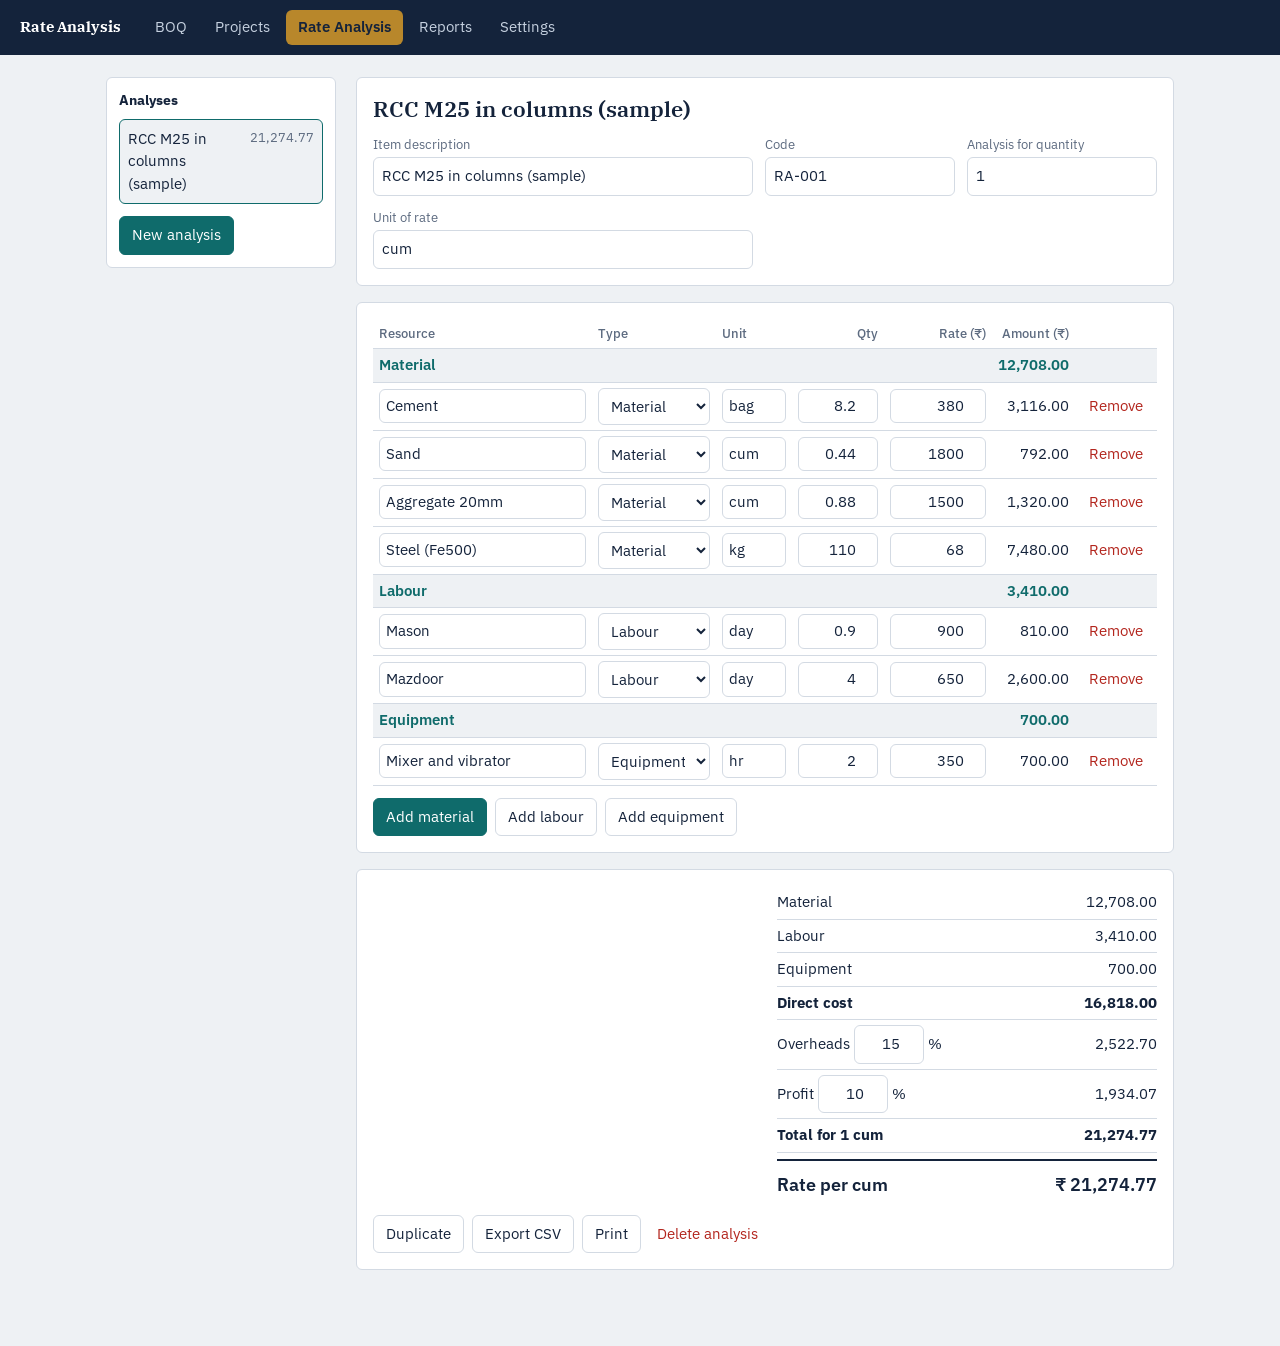
==== rate-analysis.html @ 4acb5ed0 "Add files via upload" ====
<!DOCTYPE html>
<html lang="en">
<head>
<meta charset="utf-8">
<meta name="viewport" content="width=device-width, initial-scale=1">
<title>Rate Analysis</title>
<link rel="stylesheet" href="https://fonts.googleapis.com/css2?family=IBM+Plex+Sans:wght@400;500;600&family=IBM+Plex+Serif:wght@600&display=swap">
<style>
:root{--bg:#eef1f4;--panel:#fff;--ink:#14233b;--mute:#5d6b80;--line:#d3dae3;--acc:#0f6b6b;--brass:#b8872b;--danger:#b3261e;--r:6px}
@media (prefers-color-scheme:dark){:root:not([data-theme=light]){--bg:#0f1824;--panel:#172335;--ink:#e6ecf4;--mute:#93a1b5;--line:#2a3a52;--acc:#4fc3c3;--brass:#e0b457;--danger:#ff8a80}}
*{box-sizing:border-box}
html,body{margin:0}
body{background:var(--bg);color:var(--ink);font:15px/1.5 "IBM Plex Sans",system-ui,Arial,sans-serif}
nav{display:flex;gap:4px;flex-wrap:wrap;align-items:center;background:var(--ink);padding:10px 20px}
nav b{font-family:"IBM Plex Serif",Georgia,serif;color:#fff;margin-right:18px}
nav a{color:#c5d0df;text-decoration:none;padding:6px 12px;border-radius:var(--r)}
nav a:hover{background:#ffffff1f}
nav a.on{background:var(--brass);color:#14233b;font-weight:600}
main{max-width:1100px;margin:0 auto;padding:22px 16px 60px;display:grid;grid-template-columns:230px 1fr;gap:20px}
@media(max-width:800px){main{grid-template-columns:1fr}}
h1{font:600 22px "IBM Plex Serif",Georgia,serif;margin:0 0 4px}
aside,.card{background:var(--panel);border:1px solid var(--line);border-radius:var(--r)}
aside{padding:12px;align-self:start}
aside h2{font-size:14px;margin:0 0 8px}
.li{display:flex;justify-content:space-between;gap:8px;padding:8px;border-radius:var(--r);cursor:pointer;border:1px solid transparent}
.li:hover{background:var(--bg)}
.li.on{border-color:var(--acc);background:var(--bg)}
.li small{color:var(--mute);white-space:nowrap}
.card{padding:16px;margin-bottom:16px}
label{font-size:13px;color:var(--mute);display:block;margin-bottom:3px}
input,select{width:100%;font:inherit;color:var(--ink);background:var(--panel);border:1px solid var(--line);border-radius:var(--r);padding:7px 8px}
input:focus-visible,select:focus-visible,button:focus-visible{outline:2px solid var(--acc);outline-offset:1px}
.g{display:grid;grid-template-columns:2fr 1fr 1fr;gap:12px}
@media(max-width:600px){.g{grid-template-columns:1fr}}
.tw{overflow-x:auto}
table{width:100%;border-collapse:collapse;min-width:640px}
th,td{padding:5px 6px;border-bottom:1px solid var(--line);text-align:left}
th{font-size:13px;color:var(--mute);font-weight:500}
td.n,th.n{text-align:right}
td input{padding:5px 6px}
td input.n{text-align:right}
tr.cat td{background:var(--bg);font-weight:600;color:var(--acc)}
.amt{text-align:right;font-variant-numeric:tabular-nums;white-space:nowrap}
button{font:inherit;cursor:pointer;border-radius:var(--r);border:1px solid var(--line);background:var(--panel);color:var(--ink);padding:7px 12px}
button.p{background:var(--acc);border-color:var(--acc);color:#fff}
@media(prefers-color-scheme:dark){:root:not([data-theme=light]) button.p{color:#0f1824}}
button.x{border:0;background:none;color:var(--danger);padding:4px 8px}
.bar{display:flex;gap:8px;flex-wrap:wrap;margin-top:12px}
.sum{max-width:380px;margin-left:auto}
.sum div{display:flex;justify-content:space-between;align-items:center;padding:5px 0;border-bottom:1px solid var(--line)}
.sum input{width:70px;text-align:right}
.sum .tot{border:0;border-top:2px solid var(--ink);margin-top:6px;padding-top:10px;font-size:18px;font-weight:600}
.empty{color:var(--mute);padding:20px;text-align:center}
@media print{nav,aside,.bar,button.x{display:none}main{display:block}body{background:#fff;color:#000}}
</style>
</head>
<body>
<nav>
  <b>Rate Analysis</b>
  <a href="boq.html">BOQ</a>
  <a href="projects.html">Projects</a>
  <a href="rate-analysis.html" class="on" aria-current="page">Rate Analysis</a>
  <a href="reports.html">Reports</a>
  <a href="settings.html">Settings</a>
</nav>

<main>
  <aside>
    <h2>Analyses</h2>
    <div id="list"></div>
    <div class="bar"><button class="p" id="add">New analysis</button></div>
  </aside>

  <section id="work"></section>
</main>

<script>
/* Storage key. If your Vercel app already has a database or API, replace load()/save() below. */
var KEY = "rateAnalysis.v1";
var CATS = ["Material", "Labour", "Equipment"];
var S = { items: [], cur: null };

function uid(){ return "r" + Math.random().toString(36).slice(2, 9); }
function num(v){ var n = parseFloat(v); return isNaN(n) ? 0 : n; }
function money(v){ return (Math.round(v * 100) / 100).toLocaleString("en-IN", {minimumFractionDigits: 2, maximumFractionDigits: 2}); }
function esc(s){ return String(s == null ? "" : s).replace(/[&<>"]/g, function(c){ return {"&":"&amp;","<":"&lt;",">":"&gt;",'"':"&quot;"}[c]; }); }

function load(){
  try { var d = JSON.parse(localStorage.getItem(KEY)); if (d && d.items) S = d; } catch(e){}
  if (!S.items.length) { S.items = [sample()]; S.cur = S.items[0].id; }
  if (!S.items.some(function(i){ return i.id === S.cur; })) S.cur = S.items[0].id;
}
function save(){ try { localStorage.setItem(KEY, JSON.stringify(S)); } catch(e){} }

function blank(){
  return { id: uid(), code: "", name: "New analysis", unit: "cum", output: 1, oh: 15, profit: 10, lines: [] };
}
function sample(){
  var L = function(c, d, u, q, r){ return { id: uid(), cat: c, desc: d, unit: u, qty: q, rate: r }; };
  return { id: uid(), code: "RA-001", name: "RCC M25 in columns (sample)", unit: "cum", output: 1, oh: 15, profit: 10, lines: [
    L("Material", "Cement", "bag", 8.2, 380), L("Material", "Sand", "cum", 0.44, 1800),
    L("Material", "Aggregate 20mm", "cum", 0.88, 1500), L("Material", "Steel (Fe500)", "kg", 110, 68),
    L("Labour", "Mason", "day", 0.9, 900), L("Labour", "Mazdoor", "day", 4, 650),
    L("Equipment", "Mixer and vibrator", "hr", 2, 350)
  ]};
}
function cur(){ return S.items.filter(function(i){ return i.id === S.cur; })[0]; }

function calc(a){
  var by = {}, direct = 0;
  CATS.forEach(function(c){ by[c] = 0; });
  a.lines.forEach(function(l){ var v = num(l.qty) * num(l.rate); by[l.cat] = (by[l.cat] || 0) + v; direct += v; });
  var oh = direct * num(a.oh) / 100, pr = (direct + oh) * num(a.profit) / 100;
  var total = direct + oh + pr, out = num(a.output) || 1;
  return { by: by, direct: direct, oh: oh, pr: pr, total: total, rate: total / out };
}

function drawList(){
  var h = S.items.map(function(a){
    return '<div class="li' + (a.id === S.cur ? " on" : "") + '" data-id="' + a.id + '"><span>' + esc(a.name) + '</span><small>' + money(calc(a).rate) + '</small></div>';
  }).join("");
  document.getElementById("list").innerHTML = h;
}

function draw(){
  drawList();
  var a = cur(), c = calc(a), h = "";
  h += '<div class="card"><h1>' + esc(a.name) + '</h1>';
  h += '<div class="g" style="margin-top:12px"><div><label>Item description</label><input data-f="name" value="' + esc(a.name) + '"></div>';
  h += '<div><label>Code</label><input data-f="code" value="' + esc(a.code) + '"></div>';
  h += '<div><label>Analysis for quantity</label><input type="number" min="0" step="any" data-f="output" value="' + esc(a.output) + '"></div>';
  h += '<div><label>Unit of rate</label><input data-f="unit" value="' + esc(a.unit) + '"></div></div></div>';

  h += '<div class="card"><div class="tw"><table><thead><tr><th>Resource</th><th>Type</th><th>Unit</th><th class="n">Qty</th><th class="n">Rate (₹)</th><th class="n">Amount (₹)</th><th></th></tr></thead><tbody>';
  if (!a.lines.length) h += '<tr><td colspan="7" class="empty">No resources yet. Add materials, labour or equipment.</td></tr>';
  CATS.forEach(function(cat){
    var rows = a.lines.filter(function(l){ return l.cat === cat; });
    if (!rows.length) return;
    h += '<tr class="cat"><td colspan="5">' + cat + '</td><td class="amt">' + money(c.by[cat]) + '</td><td></td></tr>';
    rows.forEach(function(l){
      h += '<tr data-l="' + l.id + '"><td><input data-k="desc" value="' + esc(l.desc) + '"></td>';
      h += '<td><select data-k="cat">' + CATS.map(function(x){ return '<option' + (x === l.cat ? " selected" : "") + '>' + x + '</option>'; }).join("") + '</select></td>';
      h += '<td><input data-k="unit" value="' + esc(l.unit) + '" style="width:64px"></td>';
      h += '<td><input class="n" type="number" step="any" data-k="qty" value="' + esc(l.qty) + '" style="width:80px"></td>';
      h += '<td><input class="n" type="number" step="any" data-k="rate" value="' + esc(l.rate) + '" style="width:96px"></td>';
      h += '<td class="amt" data-amt>' + money(num(l.qty) * num(l.rate)) + '</td>';
      h += '<td><button class="x" data-del aria-label="Remove resource">Remove</button></td></tr>';
    });
  });
  h += '</tbody></table></div>';
  h += '<div class="bar"><button class="p" data-addline="Material">Add material</button><button data-addline="Labour">Add labour</button><button data-addline="Equipment">Add equipment</button></div></div>';

  h += '<div class="card"><div class="sum" id="sum">' + sumHtml(a, c) + '</div>';
  h += '<div class="bar"><button id="dup">Duplicate</button><button id="csv">Export CSV</button><button id="print">Print</button><button class="x" id="delA">Delete analysis</button></div></div>';
  document.getElementById("work").innerHTML = h;
}

function sumHtml(a, c){
  var s = "";
  CATS.forEach(function(k){ s += '<div><span>' + k + '</span><span>' + money(c.by[k]) + '</span></div>'; });
  s += '<div><b>Direct cost</b><b>' + money(c.direct) + '</b></div>';
  s += '<div><span>Overheads <input type="number" step="any" data-f="oh" value="' + esc(a.oh) + '" aria-label="Overheads percent"> %</span><span>' + money(c.oh) + '</span></div>';
  s += '<div><span>Profit <input type="number" step="any" data-f="profit" value="' + esc(a.profit) + '" aria-label="Profit percent"> %</span><span>' + money(c.pr) + '</span></div>';
  s += '<div><b>Total for ' + esc(a.output) + ' ' + esc(a.unit) + '</b><b>' + money(c.total) + '</b></div>';
  s += '<div class="tot"><span>Rate per ' + esc(a.unit) + '</span><span>₹ ' + money(c.rate) + '</span></div>';
  return s;
}

/* Live update without losing input focus */
function refresh(){
  var a = cur(), c = calc(a);
  var sm = document.getElementById("sum");
  var f = document.activeElement, keep = f && f.getAttribute && f.getAttribute("data-f");
  if (keep === "oh" || keep === "profit") {
    var cells = sm.querySelectorAll("div > span:last-child, div > b:last-child");
    cells; /* amounts update below */
  }
  sm.innerHTML = sumHtml(a, c);
  if (keep === "oh" || keep === "profit") { var n = sm.querySelector('[data-f="' + keep + '"]'); n.focus(); n.setSelectionRange && 0; }
  a.lines.forEach(function(l){
    var tr = document.querySelector('tr[data-l="' + l.id + '"]');
    if (tr) tr.querySelector("[data-amt]").textContent = money(num(l.qty) * num(l.rate));
  });
  drawList();
}

document.addEventListener("input", function(e){
  var t = e.target, a = cur();
  if (t.getAttribute("data-f")) {
    var f = t.getAttribute("data-f");
    a[f] = (f === "name" || f === "code" || f === "unit") ? t.value : t.value;
    save(); refresh();
    if (f === "name") document.querySelector("h1").textContent = a.name;
  } else if (t.getAttribute("data-k")) {
    var id = t.closest("tr").getAttribute("data-l");
    var l = a.lines.filter(function(x){ return x.id === id; })[0];
    l[t.getAttribute("data-k")] = t.value;
    save();
    if (t.getAttribute("data-k") === "cat") { draw(); } else { refresh(); }
  }
});

document.addEventListener("click", function(e){
  var t = e.target, a = cur();
  var li = t.closest(".li");
  if (li) { S.cur = li.getAttribute("data-id"); save(); draw(); return; }
  if (t.id === "add") { var n = blank(); S.items.push(n); S.cur = n.id; save(); draw(); return; }
  var al = t.getAttribute("data-addline");
  if (al) { a.lines.push({ id: uid(), cat: al, desc: "", unit: "", qty: 0, rate: 0 }); save(); draw(); return; }
  if (t.hasAttribute("data-del")) {
    var id = t.closest("tr").getAttribute("data-l");
    a.lines = a.lines.filter(function(x){ return x.id !== id; }); save(); draw(); return;
  }
  if (t.id === "dup") {
    var cp = JSON.parse(JSON.stringify(a)); cp.id = uid(); cp.name = a.name + " (copy)";
    cp.lines.forEach(function(l){ l.id = uid(); });
    S.items.push(cp); S.cur = cp.id; save(); draw(); return;
  }
  if (t.id === "delA") {
    if (!confirm("Delete this analysis?")) return;
    S.items = S.items.filter(function(i){ return i.id !== a.id; });
    if (!S.items.length) S.items.push(blank());
    S.cur = S.items[0].id; save(); draw(); return;
  }
  if (t.id === "print") { window.print(); return; }
  if (t.id === "csv") {
    var c = calc(a), q = function(v){ return '"' + String(v).replace(/"/g, '""') + '"'; };
    var rows = [["Code", a.code], ["Item", a.name], ["Quantity", a.output], ["Unit", a.unit], [], ["Type", "Resource", "Unit", "Qty", "Rate", "Amount"]];
    a.lines.forEach(function(l){ rows.push([l.cat, l.desc, l.unit, l.qty, l.rate, num(l.qty) * num(l.rate)]); });
    rows.push([], ["Direct cost", c.direct], ["Overheads %", a.oh, c.oh], ["Profit %", a.profit, c.pr], ["Total", c.total], ["Rate per " + a.unit, c.rate]);
    var blob = new Blob([rows.map(function(r){ return r.map(q).join(","); }).join("\n")], { type: "text/csv" });
    var u = document.createElement("a"); u.href = URL.createObjectURL(blob);
    u.download = (a.code || "rate-analysis") + ".csv"; u.click(); URL.revokeObjectURL(u.href);
  }
});

load(); draw();
</script>
</body>
</html>
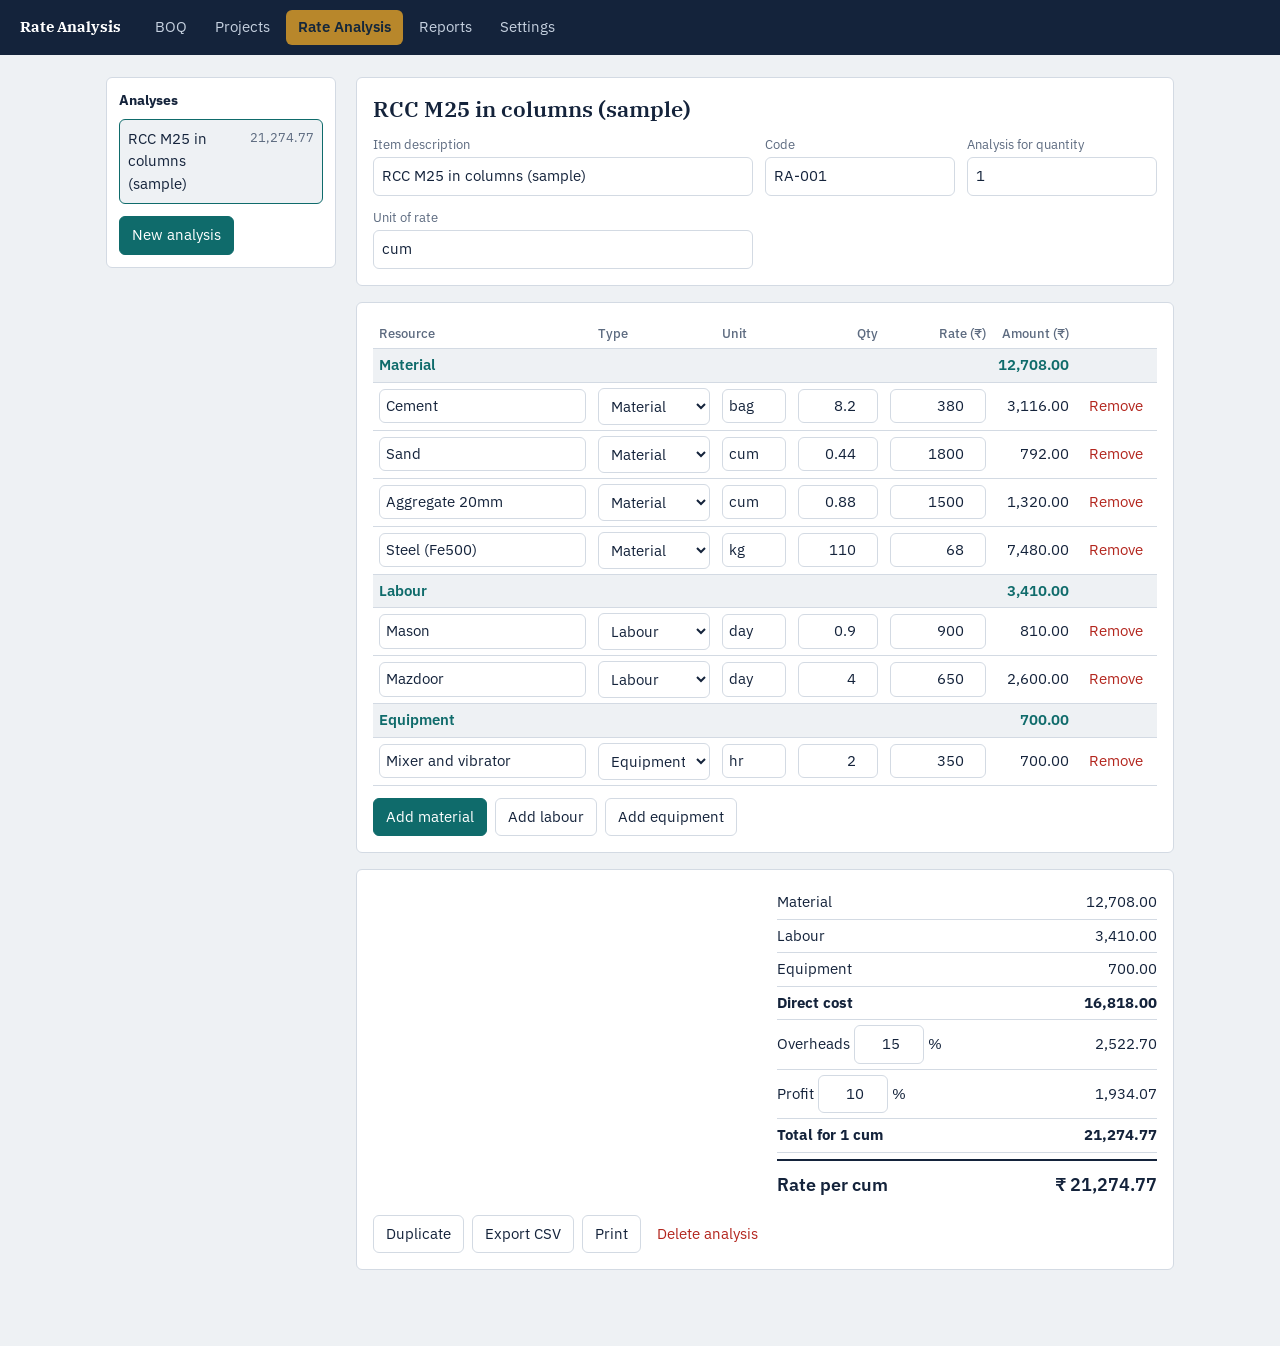
==== commit 99b9a986: "Update rate-analysis.html" ====
--- a/rate-analysis.html
+++ b/rate-analysis.html
@@ -15,7 +15,7 @@
 nav b{font-family:"IBM Plex Serif",Georgia,serif;color:#fff;margin-right:18px}
 nav a{color:#c5d0df;text-decoration:none;padding:6px 12px;border-radius:var(--r)}
 nav a:hover{background:#ffffff1f}
-nav a.on{background:var(--brass);color:#14233b;font-weight:600}
+nav a.on{background:var(--brass);color:#14273b;font-weight:600}
 main{max-width:1100px;margin:0 auto;padding:22px 16px 60px;display:grid;grid-template-columns:230px 1fr;gap:20px}
 @media(max-width:800px){main{grid-template-columns:1fr}}
 h1{font:600 22px "IBM Plex Serif",Georgia,serif;margin:0 0 4px}
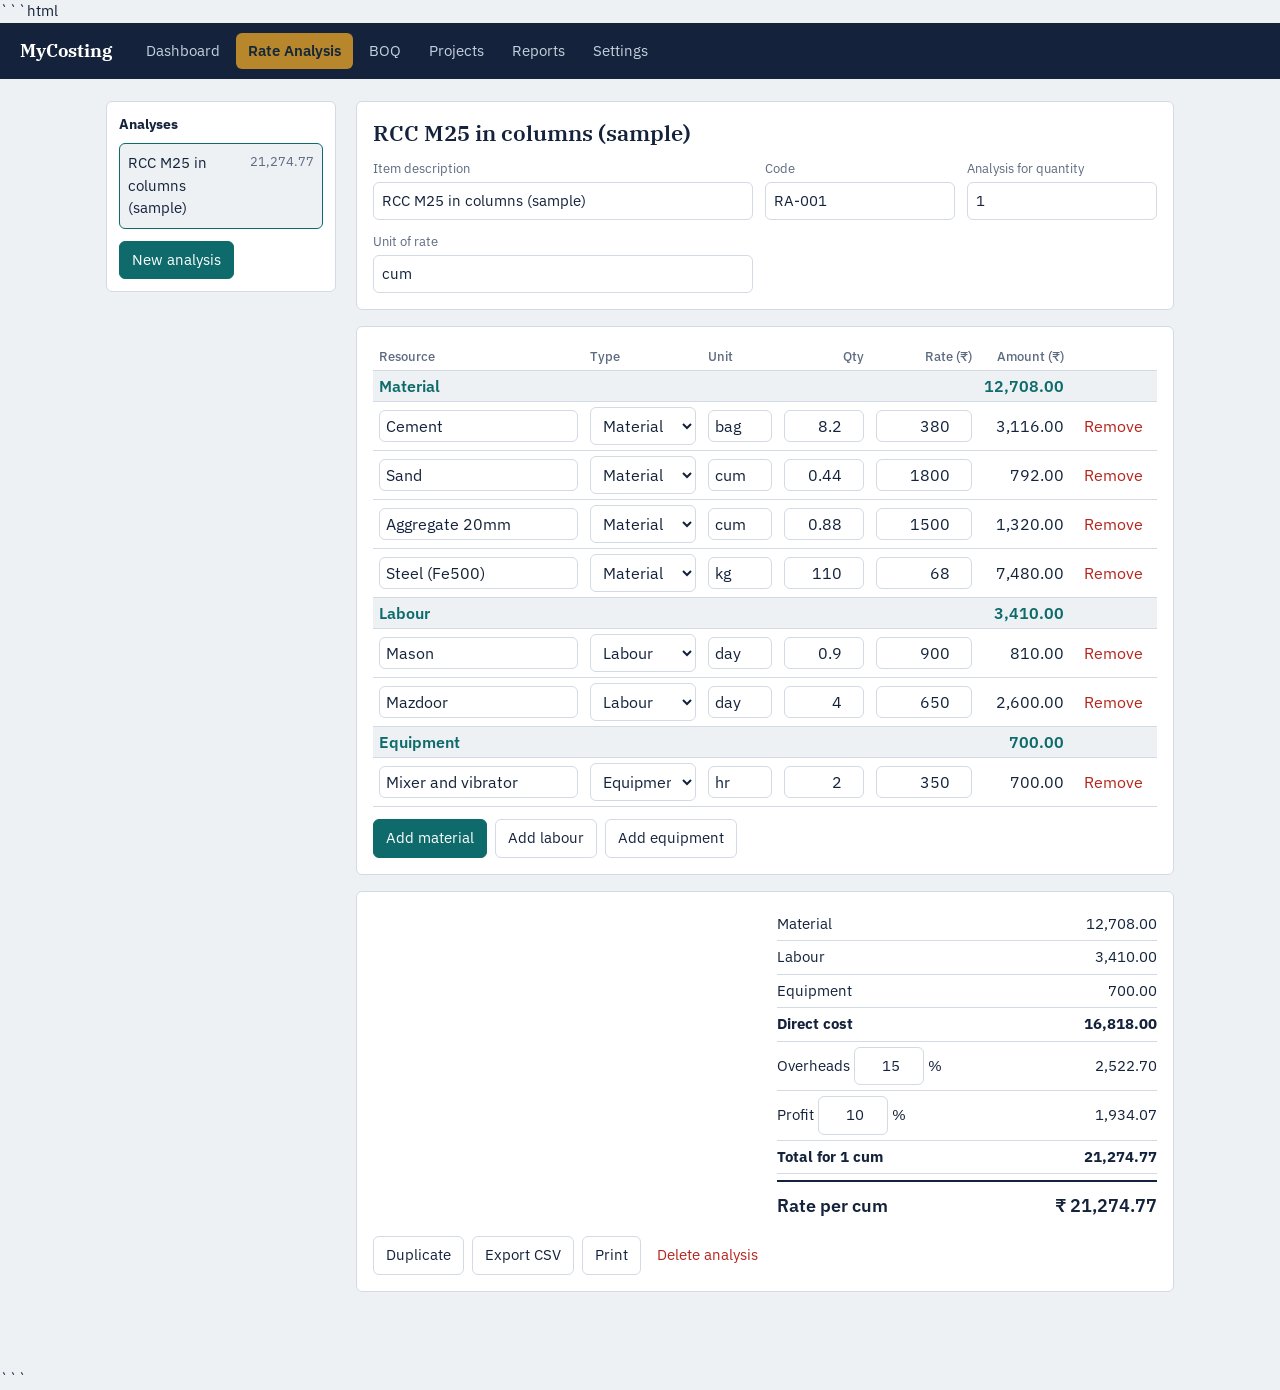
==== commit cf7175f1: "Update rate-analysis.html" ====
--- a/rate-analysis.html
+++ b/rate-analysis.html
@@ -1,240 +1,2126 @@
+```html
 <!DOCTYPE html>
 <html lang="en">
 <head>
 <meta charset="utf-8">
 <meta name="viewport" content="width=device-width, initial-scale=1">
-<title>Rate Analysis</title>
-<link rel="stylesheet" href="https://fonts.googleapis.com/css2?family=IBM+Plex+Sans:wght@400;500;600&family=IBM+Plex+Serif:wght@600&display=swap">
+
+<title>MyCosting – Rate Analysis</title>
+
+<link rel="stylesheet"
+      href="https://fonts.googleapis.com/css2?family=IBM+Plex+Sans:wght@400;500;600&family=IBM+Plex+Serif:wght@600&display=swap">
+
 <style>
-:root{--bg:#eef1f4;--panel:#fff;--ink:#14233b;--mute:#5d6b80;--line:#d3dae3;--acc:#0f6b6b;--brass:#b8872b;--danger:#b3261e;--r:6px}
-@media (prefers-color-scheme:dark){:root:not([data-theme=light]){--bg:#0f1824;--panel:#172335;--ink:#e6ecf4;--mute:#93a1b5;--line:#2a3a52;--acc:#4fc3c3;--brass:#e0b457;--danger:#ff8a80}}
-*{box-sizing:border-box}
-html,body{margin:0}
-body{background:var(--bg);color:var(--ink);font:15px/1.5 "IBM Plex Sans",system-ui,Arial,sans-serif}
-nav{display:flex;gap:4px;flex-wrap:wrap;align-items:center;background:var(--ink);padding:10px 20px}
-nav b{font-family:"IBM Plex Serif",Georgia,serif;color:#fff;margin-right:18px}
-nav a{color:#c5d0df;text-decoration:none;padding:6px 12px;border-radius:var(--r)}
-nav a:hover{background:#ffffff1f}
-nav a.on{background:var(--brass);color:#14273b;font-weight:600}
-main{max-width:1100px;margin:0 auto;padding:22px 16px 60px;display:grid;grid-template-columns:230px 1fr;gap:20px}
-@media(max-width:800px){main{grid-template-columns:1fr}}
-h1{font:600 22px "IBM Plex Serif",Georgia,serif;margin:0 0 4px}
-aside,.card{background:var(--panel);border:1px solid var(--line);border-radius:var(--r)}
-aside{padding:12px;align-self:start}
-aside h2{font-size:14px;margin:0 0 8px}
-.li{display:flex;justify-content:space-between;gap:8px;padding:8px;border-radius:var(--r);cursor:pointer;border:1px solid transparent}
-.li:hover{background:var(--bg)}
-.li.on{border-color:var(--acc);background:var(--bg)}
-.li small{color:var(--mute);white-space:nowrap}
-.card{padding:16px;margin-bottom:16px}
-label{font-size:13px;color:var(--mute);display:block;margin-bottom:3px}
-input,select{width:100%;font:inherit;color:var(--ink);background:var(--panel);border:1px solid var(--line);border-radius:var(--r);padding:7px 8px}
-input:focus-visible,select:focus-visible,button:focus-visible{outline:2px solid var(--acc);outline-offset:1px}
-.g{display:grid;grid-template-columns:2fr 1fr 1fr;gap:12px}
-@media(max-width:600px){.g{grid-template-columns:1fr}}
-.tw{overflow-x:auto}
-table{width:100%;border-collapse:collapse;min-width:640px}
-th,td{padding:5px 6px;border-bottom:1px solid var(--line);text-align:left}
-th{font-size:13px;color:var(--mute);font-weight:500}
-td.n,th.n{text-align:right}
-td input{padding:5px 6px}
-td input.n{text-align:right}
-tr.cat td{background:var(--bg);font-weight:600;color:var(--acc)}
-.amt{text-align:right;font-variant-numeric:tabular-nums;white-space:nowrap}
-button{font:inherit;cursor:pointer;border-radius:var(--r);border:1px solid var(--line);background:var(--panel);color:var(--ink);padding:7px 12px}
-button.p{background:var(--acc);border-color:var(--acc);color:#fff}
-@media(prefers-color-scheme:dark){:root:not([data-theme=light]) button.p{color:#0f1824}}
-button.x{border:0;background:none;color:var(--danger);padding:4px 8px}
-.bar{display:flex;gap:8px;flex-wrap:wrap;margin-top:12px}
-.sum{max-width:380px;margin-left:auto}
-.sum div{display:flex;justify-content:space-between;align-items:center;padding:5px 0;border-bottom:1px solid var(--line)}
-.sum input{width:70px;text-align:right}
-.sum .tot{border:0;border-top:2px solid var(--ink);margin-top:6px;padding-top:10px;font-size:18px;font-weight:600}
-.empty{color:var(--mute);padding:20px;text-align:center}
-@media print{nav,aside,.bar,button.x{display:none}main{display:block}body{background:#fff;color:#000}}
+:root{
+  --bg:#eef1f4;
+  --panel:#fff;
+  --ink:#14233b;
+  --mute:#5d6b80;
+  --line:#d3dae3;
+  --acc:#0f6b6b;
+  --brass:#b8872b;
+  --danger:#b3261e;
+  --r:6px;
+}
+
+@media (prefers-color-scheme:dark){
+  :root:not([data-theme=light]){
+    --bg:#0f1824;
+    --panel:#172335;
+    --ink:#e6ecf4;
+    --mute:#93a1b5;
+    --line:#2a3a52;
+    --acc:#4fc3c3;
+    --brass:#e0b457;
+    --danger:#ff8a80;
+  }
+}
+
+*{
+  box-sizing:border-box;
+}
+
+html,body{
+  margin:0;
+}
+
+body{
+  background:var(--bg);
+  color:var(--ink);
+  font:15px/1.5 "IBM Plex Sans",system-ui,Arial,sans-serif;
+}
+
+/* =========================
+   TOP NAVIGATION
+   ========================= */
+
+nav{
+  display:flex;
+  gap:4px;
+  flex-wrap:wrap;
+  align-items:center;
+  background:var(--ink);
+  padding:10px 20px;
+  position:sticky;
+  top:0;
+  z-index:100;
+}
+
+nav b{
+  font-family:"IBM Plex Serif",Georgia,serif;
+  color:#fff;
+  margin-right:18px;
+  font-size:18px;
+}
+
+nav a{
+  color:#c5d0df;
+  text-decoration:none;
+  padding:7px 12px;
+  border-radius:var(--r);
+  transition:.15s ease;
+}
+
+nav a:hover{
+  background:#ffffff1f;
+  color:#fff;
+}
+
+nav a.on{
+  background:var(--brass);
+  color:#14273b;
+  font-weight:600;
+}
+
+/* =========================
+   MAIN LAYOUT
+   ========================= */
+
+main{
+  max-width:1100px;
+  margin:0 auto;
+  padding:22px 16px 60px;
+  display:grid;
+  grid-template-columns:230px 1fr;
+  gap:20px;
+}
+
+@media(max-width:800px){
+  main{
+    grid-template-columns:1fr;
+  }
+}
+
+/* =========================
+   TYPOGRAPHY
+   ========================= */
+
+h1{
+  font:600 22px "IBM Plex Serif",Georgia,serif;
+  margin:0 0 4px;
+}
+
+/* =========================
+   SIDEBAR
+   ========================= */
+
+aside,
+.card{
+  background:var(--panel);
+  border:1px solid var(--line);
+  border-radius:var(--r);
+}
+
+aside{
+  padding:12px;
+  align-self:start;
+}
+
+aside h2{
+  font-size:14px;
+  margin:0 0 8px;
+}
+
+.li{
+  display:flex;
+  justify-content:space-between;
+  gap:8px;
+  padding:8px;
+  border-radius:var(--r);
+  cursor:pointer;
+  border:1px solid transparent;
+}
+
+.li:hover{
+  background:var(--bg);
+}
+
+.li.on{
+  border-color:var(--acc);
+  background:var(--bg);
+}
+
+.li small{
+  color:var(--mute);
+  white-space:nowrap;
+}
+
+/* =========================
+   CARDS
+   ========================= */
+
+.card{
+  padding:16px;
+  margin-bottom:16px;
+}
+
+/* =========================
+   FORM
+   ========================= */
+
+label{
+  font-size:13px;
+  color:var(--mute);
+  display:block;
+  margin-bottom:3px;
+}
+
+input,
+select{
+  width:100%;
+  font:inherit;
+  color:var(--ink);
+  background:var(--panel);
+  border:1px solid var(--line);
+  border-radius:var(--r);
+  padding:7px 8px;
+}
+
+input:focus-visible,
+select:focus-visible,
+button:focus-visible{
+  outline:2px solid var(--acc);
+  outline-offset:1px;
+}
+
+.g{
+  display:grid;
+  grid-template-columns:2fr 1fr 1fr;
+  gap:12px;
+}
+
+@media(max-width:600px){
+  .g{
+    grid-template-columns:1fr;
+  }
+}
+
+/* =========================
+   TABLE
+   ========================= */
+
+.tw{
+  overflow-x:auto;
+}
+
+table{
+  width:100%;
+  border-collapse:collapse;
+  min-width:640px;
+}
+
+th,
+td{
+  padding:5px 6px;
+  border-bottom:1px solid var(--line);
+  text-align:left;
+}
+
+th{
+  font-size:13px;
+  color:var(--mute);
+  font-weight:500;
+}
+
+td.n,
+th.n{
+  text-align:right;
+}
+
+td input{
+  padding:5px 6px;
+}
+
+td input.n{
+  text-align:right;
+}
+
+tr.cat td{
+  background:var(--bg);
+  font-weight:600;
+  color:var(--acc);
+}
+
+.amt{
+  text-align:right;
+  font-variant-numeric:tabular-nums;
+  white-space:nowrap;
+}
+
+/* =========================
+   BUTTONS
+   ========================= */
+
+button{
+  font:inherit;
+  cursor:pointer;
+  border-radius:var(--r);
+  border:1px solid var(--line);
+  background:var(--panel);
+  color:var(--ink);
+  padding:7px 12px;
+}
+
+button:hover{
+  background:var(--bg);
+}
+
+button.p{
+  background:var(--acc);
+  border-color:var(--acc);
+  color:#fff;
+}
+
+@media(prefers-color-scheme:dark){
+  :root:not([data-theme=light]) button.p{
+    color:#0f1824;
+  }
+}
+
+button.x{
+  border:0;
+  background:none;
+  color:var(--danger);
+  padding:4px 8px;
+}
+
+button.x:hover{
+  background:transparent;
+  text-decoration:underline;
+}
+
+.bar{
+  display:flex;
+  gap:8px;
+  flex-wrap:wrap;
+  margin-top:12px;
+}
+
+/* =========================
+   SUMMARY
+   ========================= */
+
+.sum{
+  max-width:380px;
+  margin-left:auto;
+}
+
+.sum div{
+  display:flex;
+  justify-content:space-between;
+  align-items:center;
+  gap:10px;
+  padding:5px 0;
+  border-bottom:1px solid var(--line);
+}
+
+.sum input{
+  width:70px;
+  text-align:right;
+}
+
+.sum .tot{
+  border:0;
+  border-top:2px solid var(--ink);
+  margin-top:6px;
+  padding-top:10px;
+  font-size:18px;
+  font-weight:600;
+}
+
+.empty{
+  color:var(--mute);
+  padding:20px;
+  text-align:center;
+}
+
+/* =========================
+   MOBILE NAV
+   ========================= */
+
+@media(max-width:600px){
+
+  nav{
+    padding:8px 10px;
+  }
+
+  nav b{
+    width:100%;
+    margin-right:0;
+    margin-bottom:3px;
+  }
+
+  nav a{
+    padding:6px 8px;
+    font-size:13px;
+  }
+
+}
+
+/* =========================
+   PRINT
+   ========================= */
+
+@media print{
+
+  nav,
+  aside,
+  .bar,
+  button.x{
+    display:none;
+  }
+
+  main{
+    display:block;
+    max-width:none;
+  }
+
+  body{
+    background:#fff;
+    color:#000;
+  }
+
+  .card{
+    border:0;
+  }
+
+}
 </style>
 </head>
+
 <body>
+
+<!-- =========================================================
+     MYCOSTING MAIN NAVIGATION
+     ========================================================= -->
+
 <nav>
-  <b>Rate Analysis</b>
-  <a href="boq.html">BOQ</a>
-  <a href="projects.html">Projects</a>
-  <a href="rate-analysis.html" class="on" aria-current="page">Rate Analysis</a>
-  <a href="reports.html">Reports</a>
-  <a href="settings.html">Settings</a>
+
+  <b>MyCosting</b>
+
+  <!-- HOME / DASHBOARD -->
+  <a href="index.html">
+    Dashboard
+  </a>
+
+  <!-- CURRENT PAGE -->
+  <a href="rate-analysis.html"
+     class="on"
+     aria-current="page">
+    Rate Analysis
+  </a>
+
+  <!-- FUTURE MODULES -->
+  <a href="boq.html">
+    BOQ
+  </a>
+
+  <a href="projects.html">
+    Projects
+  </a>
+
+  <a href="reports.html">
+    Reports
+  </a>
+
+  <a href="settings.html">
+    Settings
+  </a>
+
 </nav>
 
+
+<!-- =========================================================
+     MAIN APPLICATION
+     ========================================================= -->
+
 <main>
+
+  <!-- =========================
+       LEFT ANALYSIS LIST
+       ========================= -->
+
   <aside>
+
     <h2>Analyses</h2>
+
     <div id="list"></div>
-    <div class="bar"><button class="p" id="add">New analysis</button></div>
+
+    <div class="bar">
+      <button class="p" id="add">
+        New analysis
+      </button>
+    </div>
+
   </aside>
 
+
+  <!-- =========================
+       WORK AREA
+       ========================= -->
+
   <section id="work"></section>
+
 </main>
 
+
 <script>
-/* Storage key. If your Vercel app already has a database or API, replace load()/save() below. */
+
+/* =========================================================
+   STORAGE
+   ========================================================= */
+
 var KEY = "rateAnalysis.v1";
-var CATS = ["Material", "Labour", "Equipment"];
-var S = { items: [], cur: null };
-
-function uid(){ return "r" + Math.random().toString(36).slice(2, 9); }
-function num(v){ var n = parseFloat(v); return isNaN(n) ? 0 : n; }
-function money(v){ return (Math.round(v * 100) / 100).toLocaleString("en-IN", {minimumFractionDigits: 2, maximumFractionDigits: 2}); }
-function esc(s){ return String(s == null ? "" : s).replace(/[&<>"]/g, function(c){ return {"&":"&amp;","<":"&lt;",">":"&gt;",'"':"&quot;"}[c]; }); }
+
+var CATS = [
+  "Material",
+  "Labour",
+  "Equipment"
+];
+
+var S = {
+  items: [],
+  cur: null
+};
+
+
+/* =========================================================
+   BASIC HELPERS
+   ========================================================= */
+
+function uid(){
+
+  return "r" +
+    Math.random()
+      .toString(36)
+      .slice(2,9);
+
+}
+
+
+function num(v){
+
+  var n = parseFloat(v);
+
+  return isNaN(n) ? 0 : n;
+
+}
+
+
+function money(v){
+
+  return (
+    Math.round(v * 100) / 100
+  ).toLocaleString(
+    "en-IN",
+    {
+      minimumFractionDigits:2,
+      maximumFractionDigits:2
+    }
+  );
+
+}
+
+
+function esc(s){
+
+  return String(
+    s == null ? "" : s
+  ).replace(
+    /[&<>"]/g,
+    function(c){
+
+      return {
+        "&":"&amp;",
+        "<":"&lt;",
+        ">":"&gt;",
+        '"':"&quot;"
+      }[c];
+
+    }
+  );
+
+}
+
+
+/* =========================================================
+   LOAD / SAVE
+   ========================================================= */
 
 function load(){
-  try { var d = JSON.parse(localStorage.getItem(KEY)); if (d && d.items) S = d; } catch(e){}
-  if (!S.items.length) { S.items = [sample()]; S.cur = S.items[0].id; }
-  if (!S.items.some(function(i){ return i.id === S.cur; })) S.cur = S.items[0].id;
-}
-function save(){ try { localStorage.setItem(KEY, JSON.stringify(S)); } catch(e){} }
+
+  try{
+
+    var d =
+      JSON.parse(
+        localStorage.getItem(KEY)
+      );
+
+    if(
+      d &&
+      d.items
+    ){
+
+      S = d;
+
+    }
+
+  }catch(e){}
+
+  if(!S.items.length){
+
+    S.items = [
+      sample()
+    ];
+
+    S.cur =
+      S.items[0].id;
+
+  }
+
+  if(
+    !S.items.some(
+      function(i){
+        return i.id === S.cur;
+      }
+    )
+  ){
+
+    S.cur =
+      S.items[0].id;
+
+  }
+
+}
+
+
+function save(){
+
+  try{
+
+    localStorage.setItem(
+      KEY,
+      JSON.stringify(S)
+    );
+
+  }catch(e){}
+
+}
+
+
+/* =========================================================
+   NEW ANALYSIS
+   ========================================================= */
 
 function blank(){
-  return { id: uid(), code: "", name: "New analysis", unit: "cum", output: 1, oh: 15, profit: 10, lines: [] };
-}
+
+  return {
+
+    id:uid(),
+
+    code:"",
+
+    name:"New analysis",
+
+    unit:"cum",
+
+    output:1,
+
+    oh:15,
+
+    profit:10,
+
+    lines:[]
+
+  };
+
+}
+
+
+/* =========================================================
+   SAMPLE ANALYSIS
+   ========================================================= */
+
 function sample(){
-  var L = function(c, d, u, q, r){ return { id: uid(), cat: c, desc: d, unit: u, qty: q, rate: r }; };
-  return { id: uid(), code: "RA-001", name: "RCC M25 in columns (sample)", unit: "cum", output: 1, oh: 15, profit: 10, lines: [
-    L("Material", "Cement", "bag", 8.2, 380), L("Material", "Sand", "cum", 0.44, 1800),
-    L("Material", "Aggregate 20mm", "cum", 0.88, 1500), L("Material", "Steel (Fe500)", "kg", 110, 68),
-    L("Labour", "Mason", "day", 0.9, 900), L("Labour", "Mazdoor", "day", 4, 650),
-    L("Equipment", "Mixer and vibrator", "hr", 2, 350)
-  ]};
-}
-function cur(){ return S.items.filter(function(i){ return i.id === S.cur; })[0]; }
+
+  var L =
+    function(
+      c,
+      d,
+      u,
+      q,
+      r
+    ){
+
+      return {
+
+        id:uid(),
+
+        cat:c,
+
+        desc:d,
+
+        unit:u,
+
+        qty:q,
+
+        rate:r
+
+      };
+
+    };
+
+
+  return {
+
+    id:uid(),
+
+    code:"RA-001",
+
+    name:
+      "RCC M25 in columns (sample)",
+
+    unit:"cum",
+
+    output:1,
+
+    oh:15,
+
+    profit:10,
+
+    lines:[
+
+      L(
+        "Material",
+        "Cement",
+        "bag",
+        8.2,
+        380
+      ),
+
+      L(
+        "Material",
+        "Sand",
+        "cum",
+        0.44,
+        1800
+      ),
+
+      L(
+        "Material",
+        "Aggregate 20mm",
+        "cum",
+        0.88,
+        1500
+      ),
+
+      L(
+        "Material",
+        "Steel (Fe500)",
+        "kg",
+        110,
+        68
+      ),
+
+      L(
+        "Labour",
+        "Mason",
+        "day",
+        0.9,
+        900
+      ),
+
+      L(
+        "Labour",
+        "Mazdoor",
+        "day",
+        4,
+        650
+      ),
+
+      L(
+        "Equipment",
+        "Mixer and vibrator",
+        "hr",
+        2,
+        350
+      )
+
+    ]
+
+  };
+
+}
+
+
+/* =========================================================
+   CURRENT ANALYSIS
+   ========================================================= */
+
+function cur(){
+
+  return S.items.filter(
+    function(i){
+      return i.id === S.cur;
+    }
+  )[0];
+
+}
+
+
+/* =========================================================
+   CALCULATIONS
+   ========================================================= */
 
 function calc(a){
-  var by = {}, direct = 0;
-  CATS.forEach(function(c){ by[c] = 0; });
-  a.lines.forEach(function(l){ var v = num(l.qty) * num(l.rate); by[l.cat] = (by[l.cat] || 0) + v; direct += v; });
-  var oh = direct * num(a.oh) / 100, pr = (direct + oh) * num(a.profit) / 100;
-  var total = direct + oh + pr, out = num(a.output) || 1;
-  return { by: by, direct: direct, oh: oh, pr: pr, total: total, rate: total / out };
-}
+
+  var by = {};
+
+  var direct = 0;
+
+  CATS.forEach(
+    function(c){
+      by[c] = 0;
+    }
+  );
+
+
+  a.lines.forEach(
+    function(l){
+
+      var v =
+        num(l.qty) *
+        num(l.rate);
+
+      by[l.cat] =
+        (by[l.cat] || 0) + v;
+
+      direct += v;
+
+    }
+  );
+
+
+  var oh =
+    direct *
+    num(a.oh) /
+    100;
+
+
+  var pr =
+    (direct + oh) *
+    num(a.profit) /
+    100;
+
+
+  var total =
+    direct +
+    oh +
+    pr;
+
+
+  var out =
+    num(a.output) || 1;
+
+
+  return {
+
+    by:by,
+
+    direct:direct,
+
+    oh:oh,
+
+    pr:pr,
+
+    total:total,
+
+    rate:total / out
+
+  };
+
+}
+
+
+/* =========================================================
+   ANALYSIS LIST
+   ========================================================= */
 
 function drawList(){
-  var h = S.items.map(function(a){
-    return '<div class="li' + (a.id === S.cur ? " on" : "") + '" data-id="' + a.id + '"><span>' + esc(a.name) + '</span><small>' + money(calc(a).rate) + '</small></div>';
-  }).join("");
-  document.getElementById("list").innerHTML = h;
-}
+
+  var h =
+    S.items.map(
+      function(a){
+
+        return (
+
+          '<div class="li' +
+
+          (
+            a.id === S.cur
+              ? " on"
+              : ""
+          ) +
+
+          '" data-id="' +
+          a.id +
+          '">' +
+
+          '<span>' +
+          esc(a.name) +
+          '</span>' +
+
+          '<small>' +
+          money(
+            calc(a).rate
+          ) +
+          '</small>' +
+
+          '</div>'
+
+        );
+
+      }
+    ).join("");
+
+
+  document.getElementById(
+    "list"
+  ).innerHTML = h;
+
+}
+
+
+/* =========================================================
+   DRAW PAGE
+   ========================================================= */
 
 function draw(){
+
   drawList();
-  var a = cur(), c = calc(a), h = "";
-  h += '<div class="card"><h1>' + esc(a.name) + '</h1>';
-  h += '<div class="g" style="margin-top:12px"><div><label>Item description</label><input data-f="name" value="' + esc(a.name) + '"></div>';
-  h += '<div><label>Code</label><input data-f="code" value="' + esc(a.code) + '"></div>';
-  h += '<div><label>Analysis for quantity</label><input type="number" min="0" step="any" data-f="output" value="' + esc(a.output) + '"></div>';
-  h += '<div><label>Unit of rate</label><input data-f="unit" value="' + esc(a.unit) + '"></div></div></div>';
-
-  h += '<div class="card"><div class="tw"><table><thead><tr><th>Resource</th><th>Type</th><th>Unit</th><th class="n">Qty</th><th class="n">Rate (₹)</th><th class="n">Amount (₹)</th><th></th></tr></thead><tbody>';
-  if (!a.lines.length) h += '<tr><td colspan="7" class="empty">No resources yet. Add materials, labour or equipment.</td></tr>';
-  CATS.forEach(function(cat){
-    var rows = a.lines.filter(function(l){ return l.cat === cat; });
-    if (!rows.length) return;
-    h += '<tr class="cat"><td colspan="5">' + cat + '</td><td class="amt">' + money(c.by[cat]) + '</td><td></td></tr>';
-    rows.forEach(function(l){
-      h += '<tr data-l="' + l.id + '"><td><input data-k="desc" value="' + esc(l.desc) + '"></td>';
-      h += '<td><select data-k="cat">' + CATS.map(function(x){ return '<option' + (x === l.cat ? " selected" : "") + '>' + x + '</option>'; }).join("") + '</select></td>';
-      h += '<td><input data-k="unit" value="' + esc(l.unit) + '" style="width:64px"></td>';
-      h += '<td><input class="n" type="number" step="any" data-k="qty" value="' + esc(l.qty) + '" style="width:80px"></td>';
-      h += '<td><input class="n" type="number" step="any" data-k="rate" value="' + esc(l.rate) + '" style="width:96px"></td>';
-      h += '<td class="amt" data-amt>' + money(num(l.qty) * num(l.rate)) + '</td>';
-      h += '<td><button class="x" data-del aria-label="Remove resource">Remove</button></td></tr>';
-    });
-  });
-  h += '</tbody></table></div>';
-  h += '<div class="bar"><button class="p" data-addline="Material">Add material</button><button data-addline="Labour">Add labour</button><button data-addline="Equipment">Add equipment</button></div></div>';
-
-  h += '<div class="card"><div class="sum" id="sum">' + sumHtml(a, c) + '</div>';
-  h += '<div class="bar"><button id="dup">Duplicate</button><button id="csv">Export CSV</button><button id="print">Print</button><button class="x" id="delA">Delete analysis</button></div></div>';
-  document.getElementById("work").innerHTML = h;
-}
-
-function sumHtml(a, c){
+
+
+  var a = cur();
+
+  var c = calc(a);
+
+  var h = "";
+
+
+  /* -------------------------
+     ITEM DETAILS
+     ------------------------- */
+
+  h +=
+    '<div class="card">' +
+
+    '<h1>' +
+    esc(a.name) +
+    '</h1>';
+
+
+  h +=
+    '<div class="g" style="margin-top:12px">';
+
+
+  h +=
+    '<div>' +
+
+    '<label>' +
+    'Item description' +
+    '</label>' +
+
+    '<input ' +
+    'data-f="name" ' +
+    'value="' +
+    esc(a.name) +
+    '">' +
+
+    '</div>';
+
+
+  h +=
+    '<div>' +
+
+    '<label>Code</label>' +
+
+    '<input ' +
+    'data-f="code" ' +
+    'value="' +
+    esc(a.code) +
+    '">' +
+
+    '</div>';
+
+
+  h +=
+    '<div>' +
+
+    '<label>' +
+    'Analysis for quantity' +
+    '</label>' +
+
+    '<input ' +
+    'type="number" ' +
+    'min="0" ' +
+    'step="any" ' +
+    'data-f="output" ' +
+    'value="' +
+    esc(a.output) +
+    '">' +
+
+    '</div>';
+
+
+  h +=
+    '<div>' +
+
+    '<label>Unit of rate</label>' +
+
+    '<input ' +
+    'data-f="unit" ' +
+    'value="' +
+    esc(a.unit) +
+    '">' +
+
+    '</div>';
+
+
+  h +=
+    '</div>' +
+
+    '</div>';
+
+
+  /* -------------------------
+     RESOURCE TABLE
+     ------------------------- */
+
+  h +=
+    '<div class="card">' +
+
+    '<div class="tw">' +
+
+    '<table>' +
+
+    '<thead>' +
+
+    '<tr>' +
+
+    '<th>Resource</th>' +
+
+    '<th>Type</th>' +
+
+    '<th>Unit</th>' +
+
+    '<th class="n">Qty</th>' +
+
+    '<th class="n">Rate (₹)</th>' +
+
+    '<th class="n">Amount (₹)</th>' +
+
+    '<th></th>' +
+
+    '</tr>' +
+
+    '</thead>' +
+
+    '<tbody>';
+
+
+  if(!a.lines.length){
+
+    h +=
+      '<tr>' +
+
+      '<td colspan="7" class="empty">' +
+
+      'No resources yet. ' +
+
+      'Add materials, labour or equipment.' +
+
+      '</td>' +
+
+      '</tr>';
+
+  }
+
+
+  CATS.forEach(
+
+    function(cat){
+
+      var rows =
+        a.lines.filter(
+          function(l){
+            return l.cat === cat;
+          }
+        );
+
+
+      if(!rows.length) return;
+
+
+      h +=
+
+        '<tr class="cat">' +
+
+        '<td colspan="5">' +
+
+        cat +
+
+        '</td>' +
+
+        '<td class="amt">' +
+
+        money(c.by[cat]) +
+
+        '</td>' +
+
+        '<td></td>' +
+
+        '</tr>';
+
+
+      rows.forEach(
+
+        function(l){
+
+          h +=
+
+            '<tr data-l="' +
+            l.id +
+            '">';
+
+
+          h +=
+
+            '<td>' +
+
+            '<input ' +
+
+            'data-k="desc" ' +
+
+            'value="' +
+            esc(l.desc) +
+            '">' +
+
+            '</td>';
+
+
+          h +=
+
+            '<td>' +
+
+            '<select data-k="cat">';
+
+
+          h +=
+
+            CATS.map(
+
+              function(x){
+
+                return (
+
+                  '<option' +
+
+                  (
+                    x === l.cat
+                      ? " selected"
+                      : ""
+                  ) +
+
+                  '>' +
+
+                  x +
+
+                  '</option>'
+
+                );
+
+              }
+
+            ).join("");
+
+
+          h +=
+            '</select>' +
+            '</td>';
+
+
+          h +=
+
+            '<td>' +
+
+            '<input ' +
+
+            'data-k="unit" ' +
+
+            'value="' +
+            esc(l.unit) +
+            '" ' +
+
+            'style="width:64px">' +
+
+            '</td>';
+
+
+          h +=
+
+            '<td>' +
+
+            '<input ' +
+
+            'class="n" ' +
+
+            'type="number" ' +
+
+            'step="any" ' +
+
+            'data-k="qty" ' +
+
+            'value="' +
+            esc(l.qty) +
+            '" ' +
+
+            'style="width:80px">' +
+
+            '</td>';
+
+
+          h +=
+
+            '<td>' +
+
+            '<input ' +
+
+            'class="n" ' +
+
+            'type="number" ' +
+
+            'step="any" ' +
+
+            'data-k="rate" ' +
+
+            'value="' +
+            esc(l.rate) +
+            '" ' +
+
+            'style="width:96px">' +
+
+            '</td>';
+
+
+          h +=
+
+            '<td class="amt" data-amt>' +
+
+            money(
+              num(l.qty) *
+              num(l.rate)
+            ) +
+
+            '</td>';
+
+
+          h +=
+
+            '<td>' +
+
+            '<button ' +
+
+            'class="x" ' +
+
+            'data-del ' +
+
+            'aria-label="Remove resource">' +
+
+            'Remove' +
+
+            '</button>' +
+
+            '</td>';
+
+
+          h +=
+            '</tr>';
+
+        }
+
+      );
+
+    }
+
+  );
+
+
+  h +=
+    '</tbody>' +
+    '</table>' +
+    '</div>';
+
+
+  /* -------------------------
+     ADD RESOURCE BUTTONS
+     ------------------------- */
+
+  h +=
+
+    '<div class="bar">' +
+
+    '<button class="p" data-addline="Material">' +
+
+    'Add material' +
+
+    '</button>' +
+
+    '<button data-addline="Labour">' +
+
+    'Add labour' +
+
+    '</button>' +
+
+    '<button data-addline="Equipment">' +
+
+    'Add equipment' +
+
+    '</button>' +
+
+    '</div>' +
+
+    '</div>';
+
+
+  /* -------------------------
+     SUMMARY
+     ------------------------- */
+
+  h +=
+
+    '<div class="card">' +
+
+    '<div class="sum" id="sum">' +
+
+    sumHtml(a,c) +
+
+    '</div>';
+
+
+  /* -------------------------
+     ACTION BUTTONS
+     ------------------------- */
+
+  h +=
+
+    '<div class="bar">' +
+
+    '<button id="dup">' +
+    'Duplicate' +
+    '</button>' +
+
+    '<button id="csv">' +
+    'Export CSV' +
+    '</button>' +
+
+    '<button id="print">' +
+    'Print' +
+    '</button>' +
+
+    '<button class="x" id="delA">' +
+    'Delete analysis' +
+    '</button>' +
+
+    '</div>' +
+
+    '</div>';
+
+
+  document.getElementById(
+    "work"
+  ).innerHTML = h;
+
+}
+
+
+/* =========================================================
+   SUMMARY HTML
+   ========================================================= */
+
+function sumHtml(a,c){
+
   var s = "";
-  CATS.forEach(function(k){ s += '<div><span>' + k + '</span><span>' + money(c.by[k]) + '</span></div>'; });
-  s += '<div><b>Direct cost</b><b>' + money(c.direct) + '</b></div>';
-  s += '<div><span>Overheads <input type="number" step="any" data-f="oh" value="' + esc(a.oh) + '" aria-label="Overheads percent"> %</span><span>' + money(c.oh) + '</span></div>';
-  s += '<div><span>Profit <input type="number" step="any" data-f="profit" value="' + esc(a.profit) + '" aria-label="Profit percent"> %</span><span>' + money(c.pr) + '</span></div>';
-  s += '<div><b>Total for ' + esc(a.output) + ' ' + esc(a.unit) + '</b><b>' + money(c.total) + '</b></div>';
-  s += '<div class="tot"><span>Rate per ' + esc(a.unit) + '</span><span>₹ ' + money(c.rate) + '</span></div>';
+
+
+  CATS.forEach(
+
+    function(k){
+
+      s +=
+
+        '<div>' +
+
+        '<span>' +
+        k +
+        '</span>' +
+
+        '<span>' +
+        money(c.by[k]) +
+        '</span>' +
+
+        '</div>';
+
+    }
+
+  );
+
+
+  s +=
+
+    '<div>' +
+
+    '<b>Direct cost</b>' +
+
+    '<b>' +
+    money(c.direct) +
+    '</b>' +
+
+    '</div>';
+
+
+  s +=
+
+    '<div>' +
+
+    '<span>' +
+
+    'Overheads ' +
+
+    '<input ' +
+
+    'type="number" ' +
+
+    'step="any" ' +
+
+    'data-f="oh" ' +
+
+    'value="' +
+    esc(a.oh) +
+    '" ' +
+
+    'aria-label="Overheads percent">' +
+
+    ' %' +
+
+    '</span>' +
+
+    '<span>' +
+    money(c.oh) +
+    '</span>' +
+
+    '</div>';
+
+
+  s +=
+
+    '<div>' +
+
+    '<span>' +
+
+    'Profit ' +
+
+    '<input ' +
+
+    'type="number" ' +
+
+    'step="any" ' +
+
+    'data-f="profit" ' +
+
+    'value="' +
+    esc(a.profit) +
+    '" ' +
+
+    'aria-label="Profit percent">' +
+
+    ' %' +
+
+    '</span>' +
+
+    '<span>' +
+    money(c.pr) +
+    '</span>' +
+
+    '</div>';
+
+
+  s +=
+
+    '<div>' +
+
+    '<b>Total for ' +
+
+    esc(a.output) +
+
+    ' ' +
+
+    esc(a.unit) +
+
+    '</b>' +
+
+    '<b>' +
+
+    money(c.total) +
+
+    '</b>' +
+
+    '</div>';
+
+
+  s +=
+
+    '<div class="tot">' +
+
+    '<span>Rate per ' +
+
+    esc(a.unit) +
+
+    '</span>' +
+
+    '<span>₹ ' +
+
+    money(c.rate) +
+
+    '</span>' +
+
+    '</div>';
+
+
   return s;
-}
-
-/* Live update without losing input focus */
+
+}
+
+
+/* =========================================================
+   LIVE REFRESH
+   ========================================================= */
+
 function refresh(){
-  var a = cur(), c = calc(a);
-  var sm = document.getElementById("sum");
-  var f = document.activeElement, keep = f && f.getAttribute && f.getAttribute("data-f");
-  if (keep === "oh" || keep === "profit") {
-    var cells = sm.querySelectorAll("div > span:last-child, div > b:last-child");
-    cells; /* amounts update below */
+
+  var a = cur();
+
+  var c = calc(a);
+
+  var sm =
+    document.getElementById("sum");
+
+
+  var f =
+    document.activeElement;
+
+
+  var keep =
+    f &&
+    f.getAttribute &&
+    f.getAttribute("data-f");
+
+
+  sm.innerHTML =
+    sumHtml(a,c);
+
+
+  if(
+    keep === "oh" ||
+    keep === "profit"
+  ){
+
+    var n =
+      sm.querySelector(
+        '[data-f="' +
+        keep +
+        '"]'
+      );
+
+
+    if(n){
+
+      n.focus();
+
+    }
+
   }
-  sm.innerHTML = sumHtml(a, c);
-  if (keep === "oh" || keep === "profit") { var n = sm.querySelector('[data-f="' + keep + '"]'); n.focus(); n.setSelectionRange && 0; }
-  a.lines.forEach(function(l){
-    var tr = document.querySelector('tr[data-l="' + l.id + '"]');
-    if (tr) tr.querySelector("[data-amt]").textContent = money(num(l.qty) * num(l.rate));
-  });
+
+
+  a.lines.forEach(
+
+    function(l){
+
+      var tr =
+        document.querySelector(
+          'tr[data-l="' +
+          l.id +
+          '"]'
+        );
+
+
+      if(tr){
+
+        var amount =
+          tr.querySelector(
+            "[data-amt]"
+          );
+
+
+        if(amount){
+
+          amount.textContent =
+            money(
+              num(l.qty) *
+              num(l.rate)
+            );
+
+        }
+
+      }
+
+    }
+
+  );
+
+
   drawList();
-}
-
-document.addEventListener("input", function(e){
-  var t = e.target, a = cur();
-  if (t.getAttribute("data-f")) {
-    var f = t.getAttribute("data-f");
-    a[f] = (f === "name" || f === "code" || f === "unit") ? t.value : t.value;
-    save(); refresh();
-    if (f === "name") document.querySelector("h1").textContent = a.name;
-  } else if (t.getAttribute("data-k")) {
-    var id = t.closest("tr").getAttribute("data-l");
-    var l = a.lines.filter(function(x){ return x.id === id; })[0];
-    l[t.getAttribute("data-k")] = t.value;
-    save();
-    if (t.getAttribute("data-k") === "cat") { draw(); } else { refresh(); }
+
+}
+
+
+/* =========================================================
+   INPUT EVENTS
+   ========================================================= */
+
+document.addEventListener(
+  "input",
+  function(e){
+
+    var t = e.target;
+
+    var a = cur();
+
+
+    /* ANALYSIS LEVEL INPUT */
+
+    if(
+      t.getAttribute("data-f")
+    ){
+
+      var f =
+        t.getAttribute("data-f");
+
+
+      a[f] =
+        t.value;
+
+
+      save();
+
+      refresh();
+
+
+      if(f === "name"){
+
+        var title =
+          document.querySelector(
+            "h1"
+          );
+
+
+        if(title){
+
+          title.textContent =
+            a.name;
+
+        }
+
+      }
+
+    }
+
+
+    /* RESOURCE LEVEL INPUT */
+
+    else if(
+      t.getAttribute("data-k")
+    ){
+
+      var row =
+        t.closest("tr");
+
+
+      var id =
+        row.getAttribute(
+          "data-l"
+        );
+
+
+      var l =
+        a.lines.filter(
+          function(x){
+            return x.id === id;
+          }
+        )[0];
+
+
+      l[
+        t.getAttribute("data-k")
+      ] =
+        t.value;
+
+
+      save();
+
+
+      if(
+        t.getAttribute("data-k") ===
+        "cat"
+      ){
+
+        draw();
+
+      }
+      else{
+
+        refresh();
+
+      }
+
+    }
+
   }
-});
-
-document.addEventListener("click", function(e){
-  var t = e.target, a = cur();
-  var li = t.closest(".li");
-  if (li) { S.cur = li.getAttribute("data-id"); save(); draw(); return; }
-  if (t.id === "add") { var n = blank(); S.items.push(n); S.cur = n.id; save(); draw(); return; }
-  var al = t.getAttribute("data-addline");
-  if (al) { a.lines.push({ id: uid(), cat: al, desc: "", unit: "", qty: 0, rate: 0 }); save(); draw(); return; }
-  if (t.hasAttribute("data-del")) {
-    var id = t.closest("tr").getAttribute("data-l");
-    a.lines = a.lines.filter(function(x){ return x.id !== id; }); save(); draw(); return;
+);
+
+
+/* =========================================================
+   CLICK EVENTS
+   ========================================================= */
+
+document.addEventListener(
+  "click",
+  function(e){
+
+    var t = e.target;
+
+    var a = cur();
+
+
+    /* SELECT ANALYSIS */
+
+    var li =
+      t.closest(".li");
+
+
+    if(li){
+
+      S.cur =
+        li.getAttribute(
+          "data-id"
+        );
+
+      save();
+
+      draw();
+
+      return;
+
+    }
+
+
+    /* NEW ANALYSIS */
+
+    if(t.id === "add"){
+
+      var n = blank();
+
+      S.items.push(n);
+
+      S.cur = n.id;
+
+      save();
+
+      draw();
+
+      return;
+
+    }
+
+
+    /* ADD RESOURCE */
+
+    var al =
+      t.getAttribute(
+        "data-addline"
+      );
+
+
+    if(al){
+
+      a.lines.push({
+
+        id:uid(),
+
+        cat:al,
+
+        desc:"",
+
+        unit:"",
+
+        qty:0,
+
+        rate:0
+
+      });
+
+
+      save();
+
+      draw();
+
+      return;
+
+    }
+
+
+    /* DELETE RESOURCE */
+
+    if(
+      t.hasAttribute(
+        "data-del"
+      )
+    ){
+
+      var id =
+        t.closest("tr")
+         .getAttribute(
+           "data-l"
+         );
+
+
+      a.lines =
+        a.lines.filter(
+          function(x){
+            return x.id !== id;
+          }
+        );
+
+
+      save();
+
+      draw();
+
+      return;
+
+    }
+
+
+    /* DUPLICATE ANALYSIS */
+
+    if(t.id === "dup"){
+
+      var cp =
+        JSON.parse(
+          JSON.stringify(a)
+        );
+
+
+      cp.id = uid();
+
+      cp.name =
+        a.name +
+        " (copy)";
+
+
+      cp.lines.forEach(
+        function(l){
+          l.id = uid();
+        }
+      );
+
+
+      S.items.push(cp);
+
+      S.cur = cp.id;
+
+      save();
+
+      draw();
+
+      return;
+
+    }
+
+
+    /* DELETE ANALYSIS */
+
+    if(t.id === "delA"){
+
+      if(
+        !confirm(
+          "Delete this analysis?"
+        )
+      ){
+
+        return;
+
+      }
+
+
+      S.items =
+        S.items.filter(
+          function(i){
+            return i.id !== a.id;
+          }
+        );
+
+
+      if(
+        !S.items.length
+      ){
+
+        S.items.push(
+          blank()
+        );
+
+      }
+
+
+      S.cur =
+        S.items[0].id;
+
+
+      save();
+
+      draw();
+
+      return;
+
+    }
+
+
+    /* PRINT */
+
+    if(t.id === "print"){
+
+      window.print();
+
+      return;
+
+    }
+
+
+    /* EXPORT CSV */
+
+    if(t.id === "csv"){
+
+      var c = calc(a);
+
+
+      var q =
+        function(v){
+
+          return '"' +
+            String(v)
+              .replace(
+                /"/g,
+                '""'
+              ) +
+            '"';
+
+        };
+
+
+      var rows = [
+
+        [
+          "Code",
+          a.code
+        ],
+
+        [
+          "Item",
+          a.name
+        ],
+
+        [
+          "Quantity",
+          a.output
+        ],
+
+        [
+          "Unit",
+          a.unit
+        ],
+
+        [],
+
+        [
+          "Type",
+          "Resource",
+          "Unit",
+          "Qty",
+          "Rate",
+          "Amount"
+        ]
+
+      ];
+
+
+      a.lines.forEach(
+
+        function(l){
+
+          rows.push([
+
+            l.cat,
+
+            l.desc,
+
+            l.unit,
+
+            l.qty,
+
+            l.rate,
+
+            num(l.qty) *
+            num(l.rate)
+
+          ]);
+
+        }
+
+      );
+
+
+      rows.push(
+
+        [],
+
+        [
+          "Direct cost",
+          c.direct
+        ],
+
+        [
+          "Overheads %",
+          a.oh,
+          c.oh
+        ],
+
+        [
+          "Profit %",
+          a.profit,
+          c.pr
+        ],
+
+        [
+          "Total",
+          c.total
+        ],
+
+        [
+          "Rate per " +
+          a.unit,
+          c.rate
+        ]
+
+      );
+
+
+      var blob =
+        new Blob(
+
+          [
+
+            rows.map(
+              function(r){
+
+                return r
+                  .map(q)
+                  .join(",");
+
+              }
+            ).join("\n")
+
+          ],
+
+          {
+            type:
+              "text/csv"
+          }
+
+        );
+
+
+      var u =
+        document.createElement(
+          "a"
+        );
+
+
+      u.href =
+        URL.createObjectURL(
+          blob
+        );
+
+
+      u.download =
+        (
+          a.code ||
+          "rate-analysis"
+        ) +
+        ".csv";
+
+
+      u.click();
+
+
+      URL.revokeObjectURL(
+        u.href
+      );
+
+    }
+
   }
-  if (t.id === "dup") {
-    var cp = JSON.parse(JSON.stringify(a)); cp.id = uid(); cp.name = a.name + " (copy)";
-    cp.lines.forEach(function(l){ l.id = uid(); });
-    S.items.push(cp); S.cur = cp.id; save(); draw(); return;
-  }
-  if (t.id === "delA") {
-    if (!confirm("Delete this analysis?")) return;
-    S.items = S.items.filter(function(i){ return i.id !== a.id; });
-    if (!S.items.length) S.items.push(blank());
-    S.cur = S.items[0].id; save(); draw(); return;
-  }
-  if (t.id === "print") { window.print(); return; }
-  if (t.id === "csv") {
-    var c = calc(a), q = function(v){ return '"' + String(v).replace(/"/g, '""') + '"'; };
-    var rows = [["Code", a.code], ["Item", a.name], ["Quantity", a.output], ["Unit", a.unit], [], ["Type", "Resource", "Unit", "Qty", "Rate", "Amount"]];
-    a.lines.forEach(function(l){ rows.push([l.cat, l.desc, l.unit, l.qty, l.rate, num(l.qty) * num(l.rate)]); });
-    rows.push([], ["Direct cost", c.direct], ["Overheads %", a.oh, c.oh], ["Profit %", a.profit, c.pr], ["Total", c.total], ["Rate per " + a.unit, c.rate]);
-    var blob = new Blob([rows.map(function(r){ return r.map(q).join(","); }).join("\n")], { type: "text/csv" });
-    var u = document.createElement("a"); u.href = URL.createObjectURL(blob);
-    u.download = (a.code || "rate-analysis") + ".csv"; u.click(); URL.revokeObjectURL(u.href);
-  }
-});
-
-load(); draw();
+);
+
+
+/* =========================================================
+   START APPLICATION
+   ========================================================= */
+
+load();
+
+draw();
+
 </script>
+
 </body>
 </html>
+```
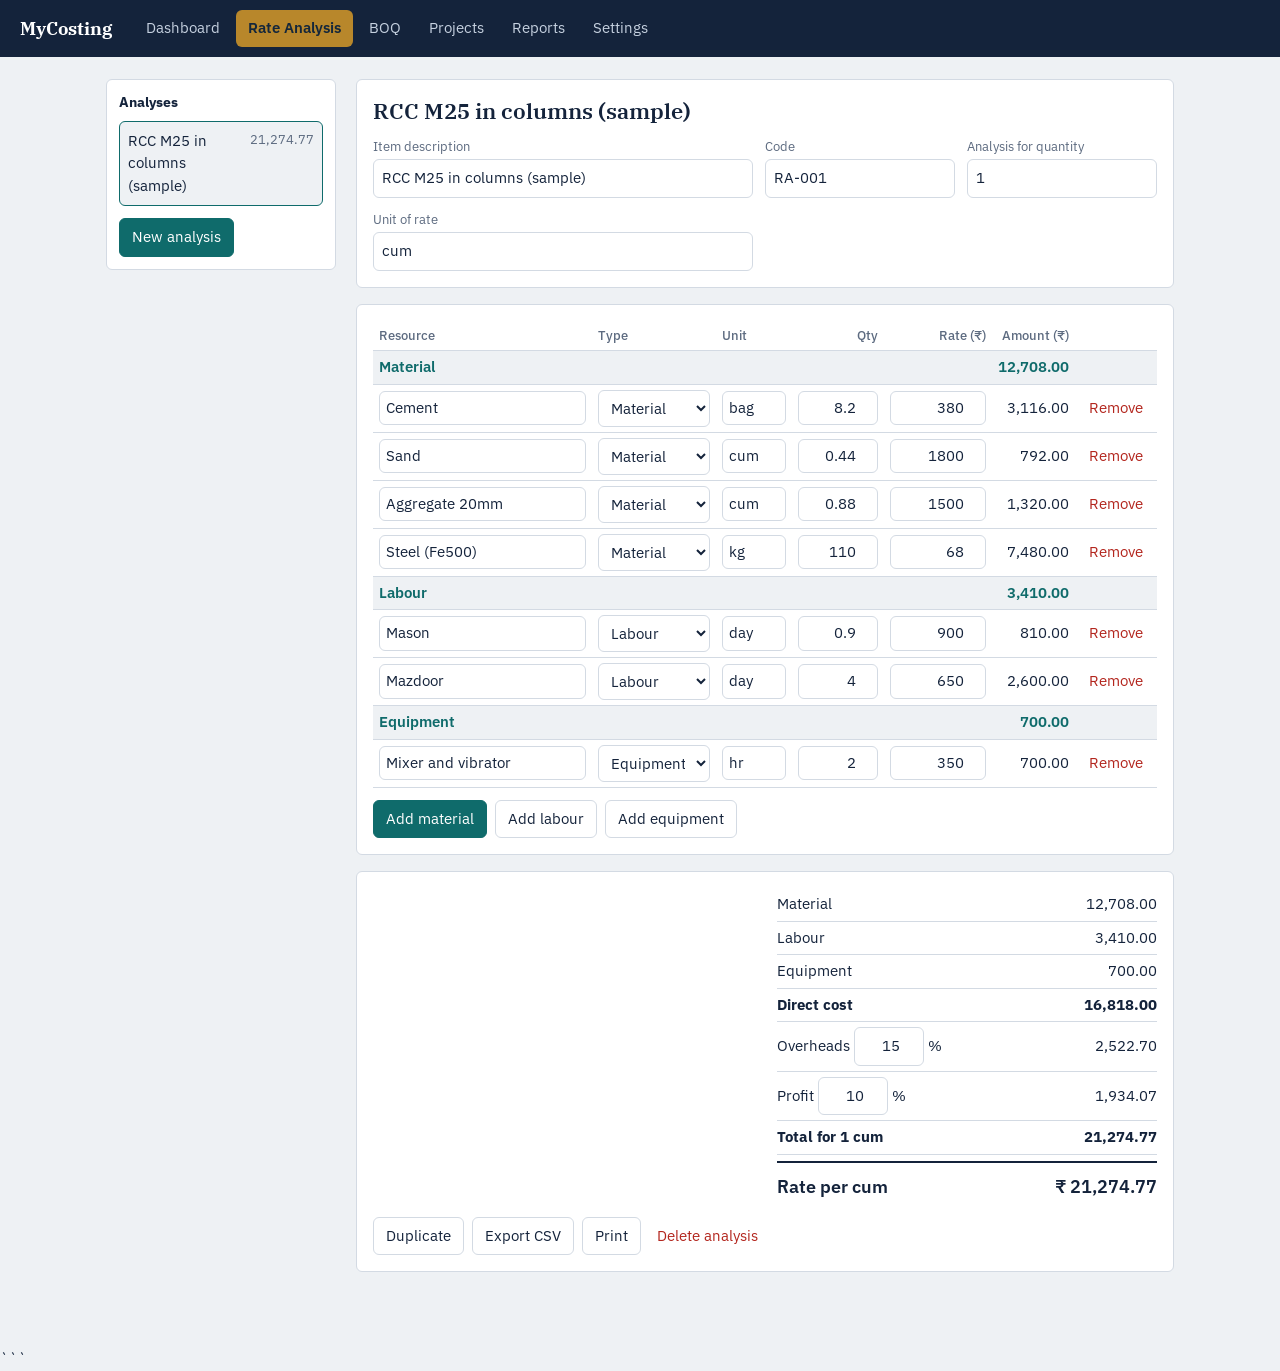
==== commit 58567ff3: "Update rate-analysis.html" ====
--- a/rate-analysis.html
+++ b/rate-analysis.html
@@ -1,4 +1,3 @@
-```html
 <!DOCTYPE html>
 <html lang="en">
 <head>
